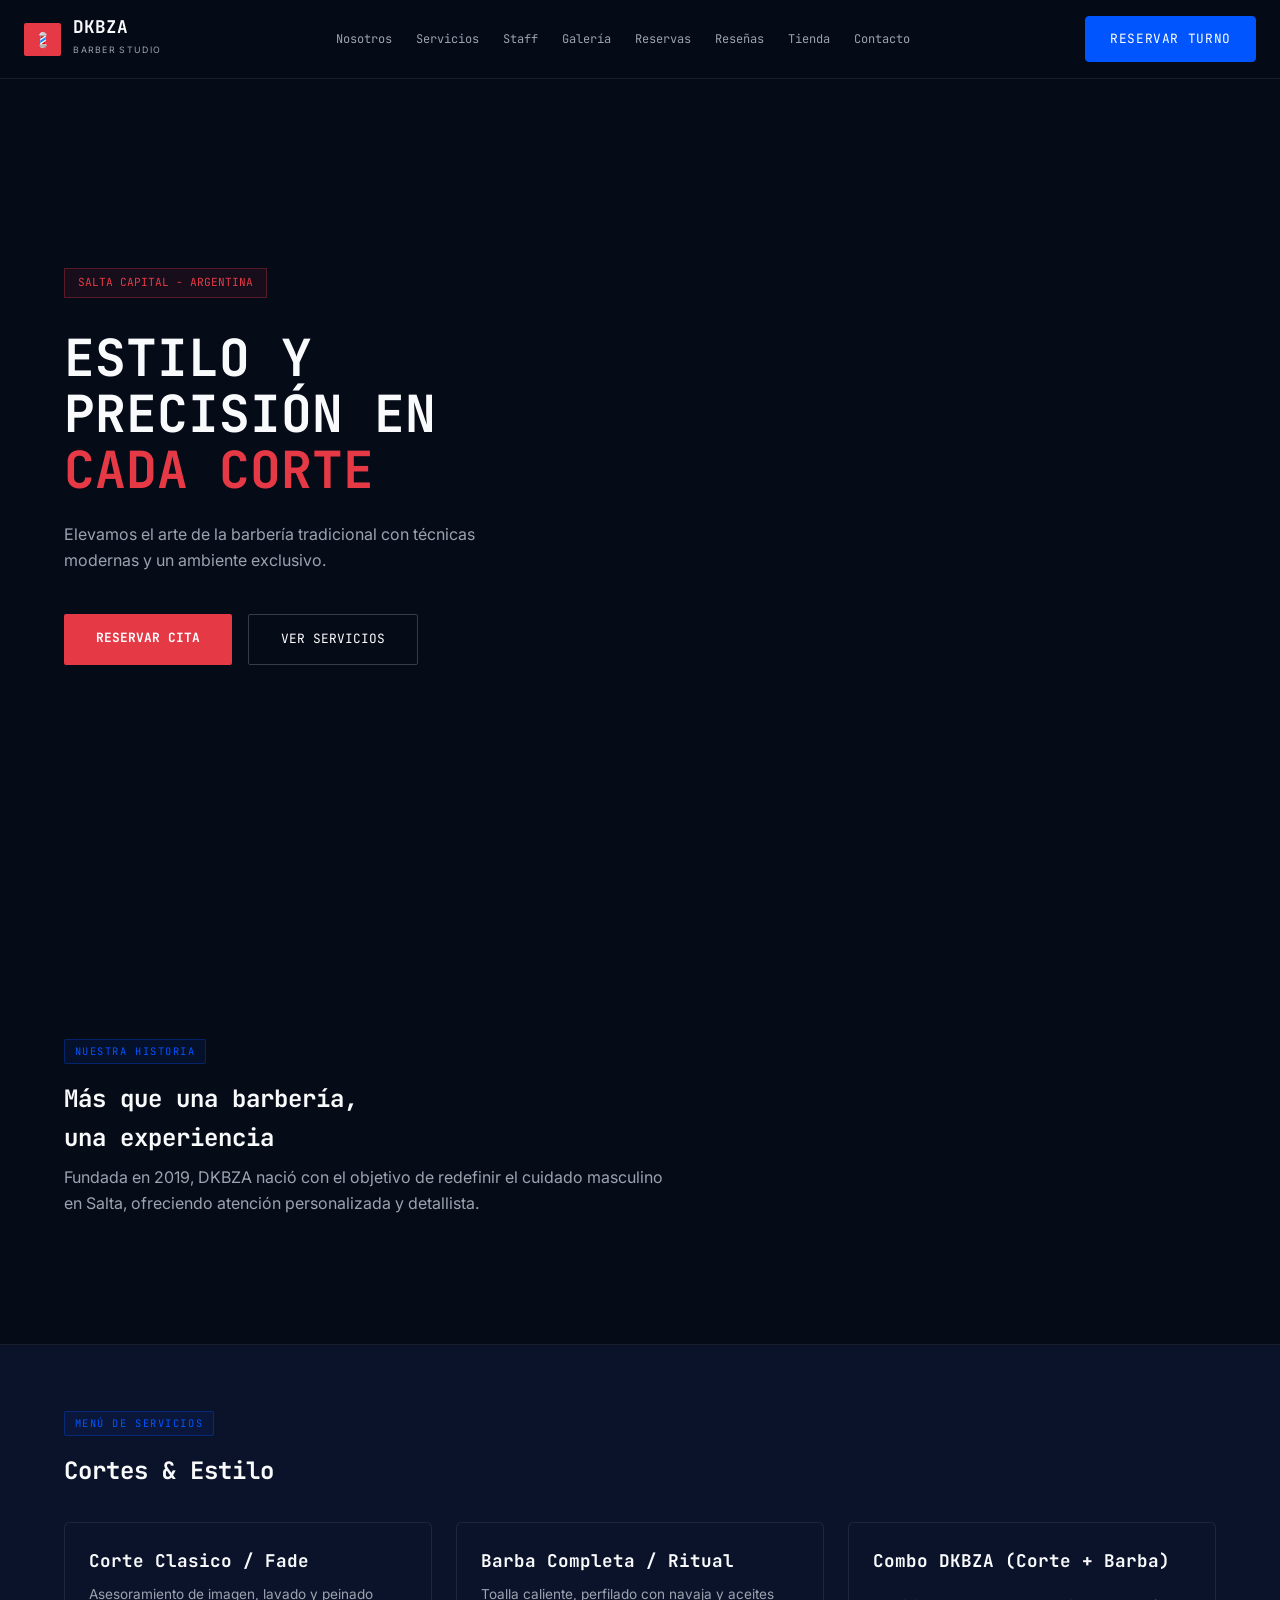
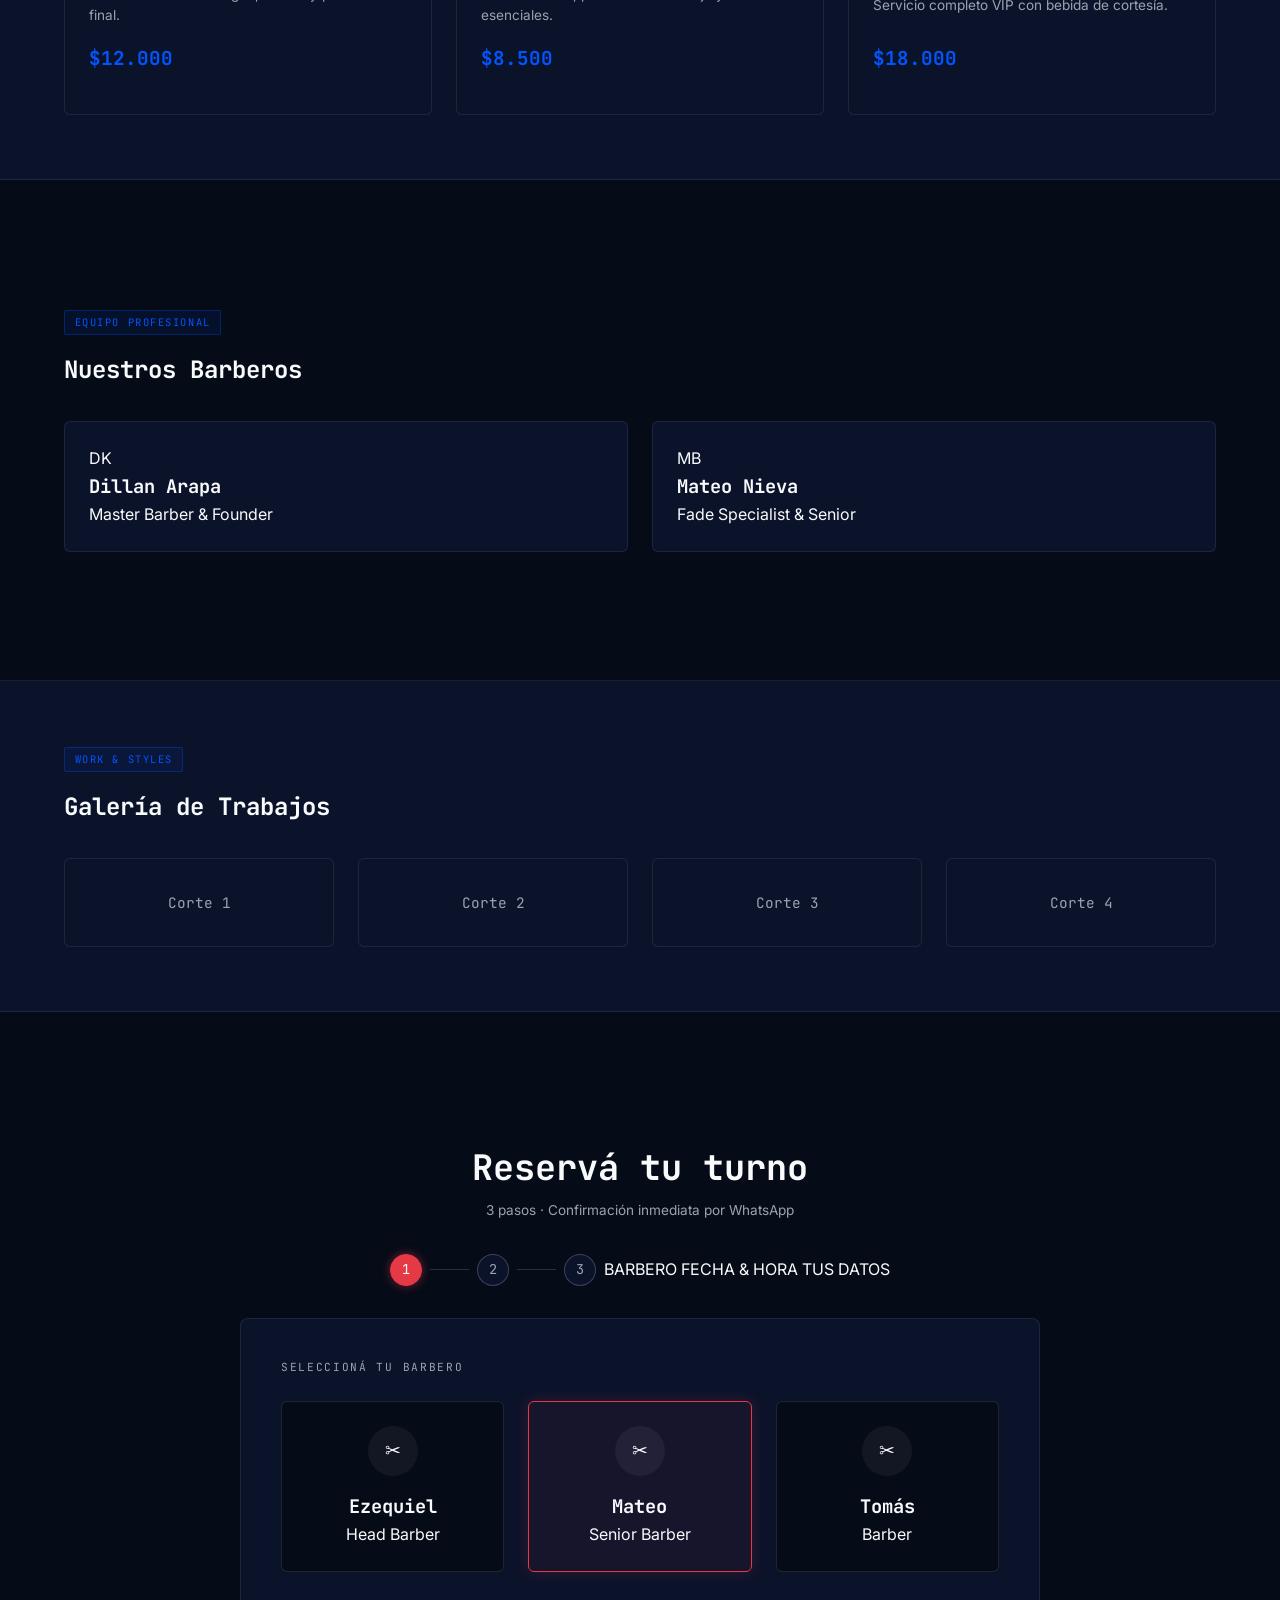
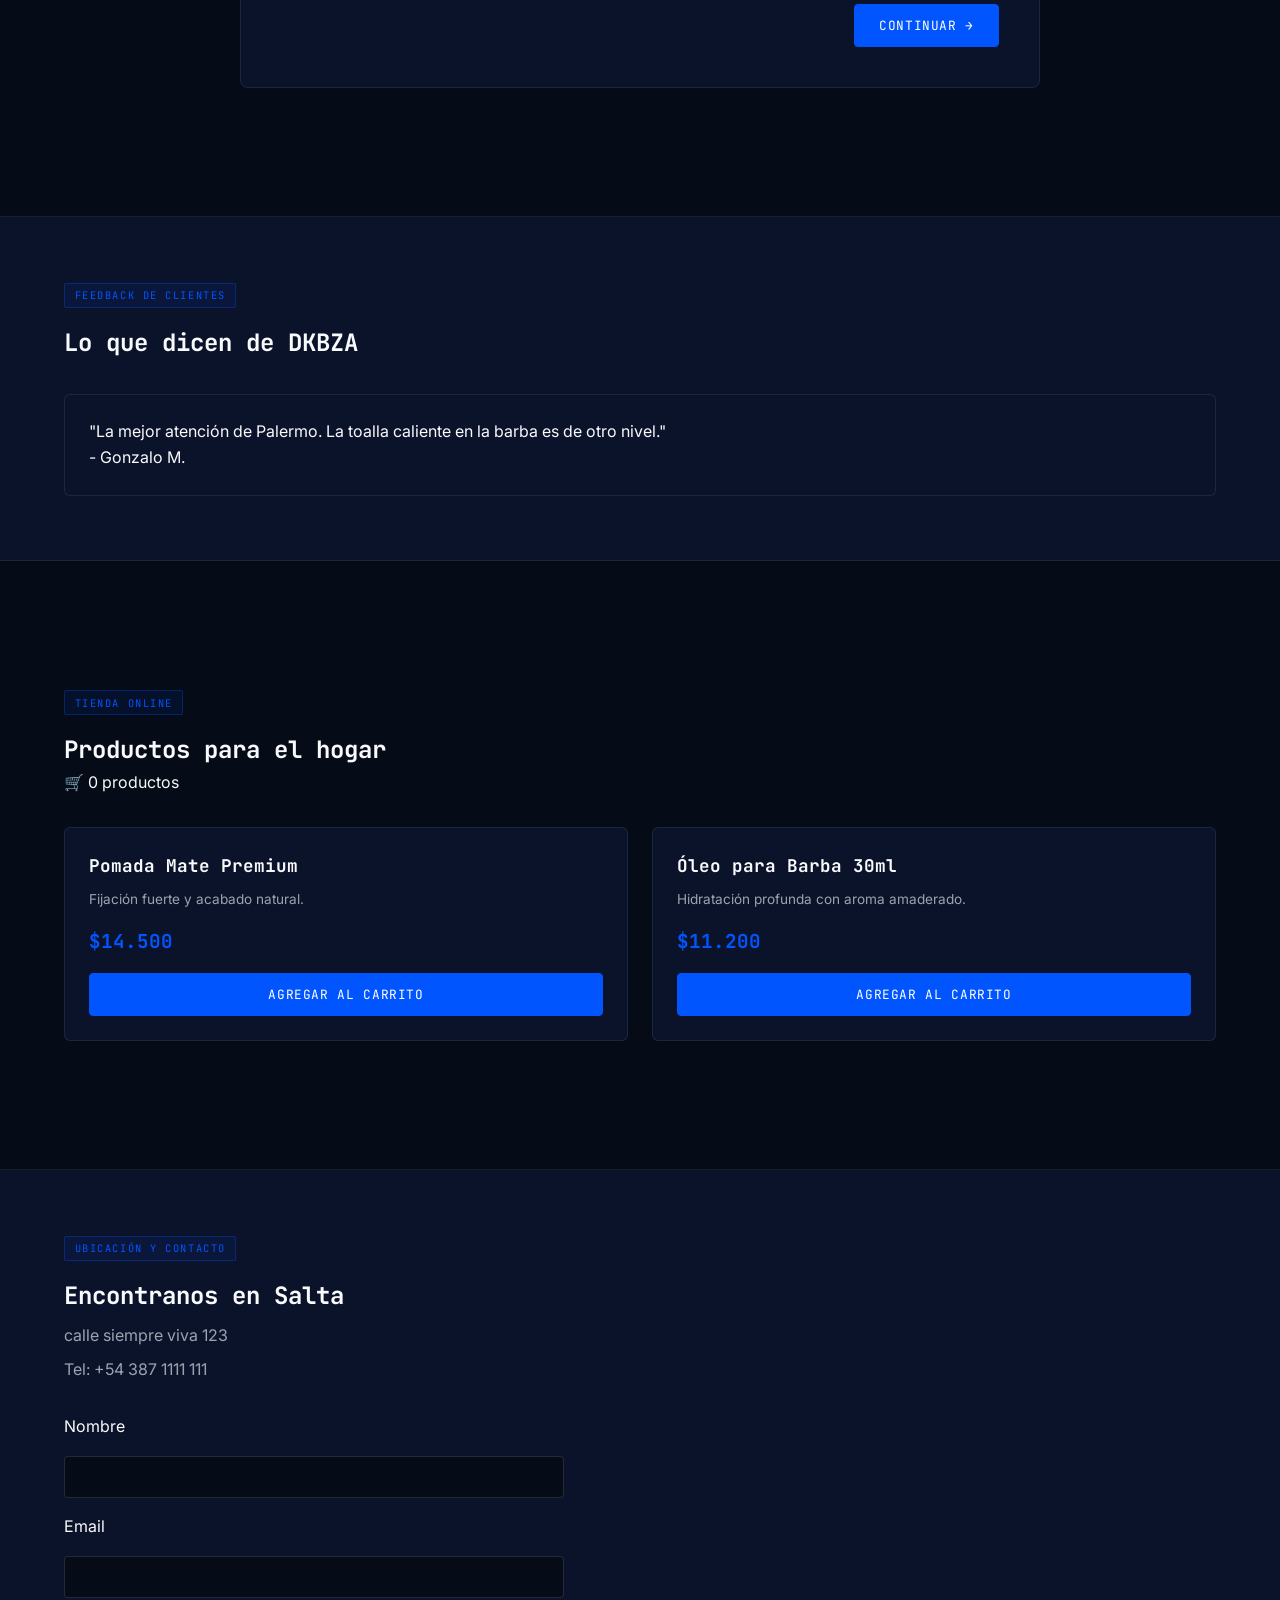
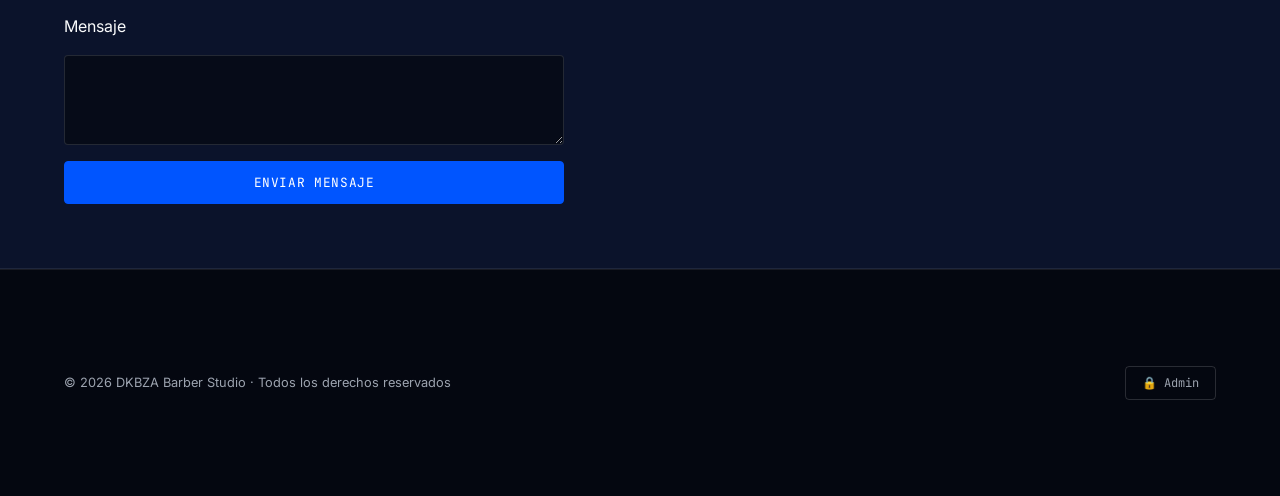
==== index.html @ 4117bf13 "UI: Estilos CSS y maquetacion completa" ====
<!DOCTYPE html>
<html lang="es">
<head>
  <meta charset="UTF-8" />
  <meta name="viewport" content="width=device-width, initial-scale=1.0" />
  <title>DKBZA Barber Studio | Estilo & Precisión</title>
  <link rel="stylesheet" href="./css/styles.css" />
  <link rel="preconnect" href="https://fonts.googleapis.com">
  <link rel="preconnect" href="https://fonts.gstatic.com" crossorigin>
  <link href="https://fonts.googleapis.com/css2?family=Inter:wght@300;400;500;600;700&family=JetBrains+Mono:wght@400;500;700&display=swap" rel="stylesheet">
</head>
<body>

  <!-- 1. NAVBAR -->
  <header class="navbar">
    <div class="nav-container">
      <a href="#hero" class="brand">
        <span class="brand-icon">💈</span>
        <div>
          <span class="brand-name">DKBZA</span>
          <span class="brand-sub">BARBER STUDIO</span>
        </div>
      </a>
      <nav class="nav-links">
        <a href="#nosotros">Nosotros</a>
        <a href="#servicios">Servicios</a>
        <a href="#staff">Staff</a>
        <a href="#galeria">Galería</a>
        <a href="#reservas">Reservas</a>
        <a href="#resenas">Reseñas</a>
        <a href="#tienda">Tienda</a>
        <a href="#contacto">Contacto</a>
      </nav>
      <a href="#reservas" class="btn-blue nav-btn">Reservar Turno</a>
    </div>
  </header>

  <!-- 2. HERO -->
  <section class="hero-section">
  <div class="hero-grid">
    <div class="hero-left">
      <span class="badge">SALTA CAPITAL - ARGENTINA</span>
      <h1 class="hero-title">ESTILO Y PRECISIÓN EN <span class="highlight">CADA CORTE</span></h1>
      <p class="hero-description">Elevamos el arte de la barbería tradicional con técnicas modernas y un ambiente exclusivo.</p>
      <div class="hero-buttons">
        <a href="#reservas" class="btn-primary">RESERVAR CITA</a>
        <a href="#servicios" class="btn-secondary">VER SERVICIOS</a>
      </div>
    </div>
    <div class="hero-right">
      <div class="image-overlay"></div>
    </div>
  </div>
</section>

  <!-- 3. NOSOTROS -->
  <section id="nosotros" class="section-dark">
    <div class="container">
      <span class="section-tag">NUESTRA HISTORIA</span>
      <h2>Más que una barbería,<br>una experiencia</h2>
      <p class="text-subtle">Fundada en 2019, DKBZA nació con el objetivo de redefinir el cuidado masculino en Salta, ofreciendo atención personalizada y detallista.</p>
    </div>
  </section>

  <!-- 4. SERVICIOS -->
  <section id="servicios" class="section-card">
    <div class="container">
      <span class="section-tag">MENÚ DE SERVICIOS</span>
      <h2>Cortes & Estilo</h2>
      <div class="grid-services">
        <div class="card-service">
          <h3>Corte Clasico / Fade</h3>
          <p>Asesoramiento de imagen, lavado y peinado final.</p>
          <span class="price">$12.000</span>
        </div>
        <div class="card-service">
          <h3>Barba Completa / Ritual</h3>
          <p>Toalla caliente, perfilado con navaja y aceites esenciales.</p>
          <span class="price">$8.500</span>
        </div>
        <div class="card-service">
          <h3>Combo DKBZA (Corte + Barba)</h3>
          <p>Servicio completo VIP con bebida de cortesía.</p>
          <span class="price">$18.000</span>
        </div>
      </div>
    </div>
  </section>

  <!-- 5. STAFF -->
  <section id="staff" class="section-dark">
    <div class="container">
      <span class="section-tag">EQUIPO PROFESIONAL</span>
      <h2>Nuestros Barberos</h2>
      <div class="grid-staff">
        <div class="card-staff">
          <div class="avatar-placeholder">DK</div>
          <h3>Dillan Arapa</h3>
          <p>Master Barber & Founder</p>
        </div>
        <div class="card-staff">
          <div class="avatar-placeholder">MB</div>
          <h3>Mateo Nieva</h3>
          <p>Fade Specialist & Senior</p>
        </div>
      </div>
    </div>
  </section>

  <!-- 6. GALERÍA -->
  <section id="galeria" class="section-card">
    <div class="container">
      <span class="section-tag">WORK & STYLES</span>
      <h2>Galería de Trabajos</h2>
     <div class="gallery-grid">
        <div class="gallery-card">Corte 1</div>
        <div class="gallery-card">Corte 2</div>
        <div class="gallery-card">Corte 3</div>
        <div class="gallery-card">Corte 4</div>
     </div>
    </div>
  </section>
<!-- 7. RESERVAS (STEPPER EN 3 PASOS) -->
  <section id="reservas" class="section-dark">
    <div class="container text-center">
      <h2 class="stepper-title">Reservá tu turno</h2>
      <p class="stepper-sub">3 pasos · Confirmación inmediata por WhatsApp</p>

      <!-- Indicador de pasos -->
      <div class="stepper-header">
        <div class="step-indicator active" id="step-dot-1">1</div>
        <div class="step-line"></div>
        <div class="step-indicator" id="step-dot-2">2</div>
        <div class="step-line"></div>
        <div class="step-indicator" id="step-dot-3">3</div>
        <div class="step-labels">
          <span class="active" id="step-lbl-1">BARBERO</span>
          <span id="step-lbl-2">FECHA & HORA</span>
          <span id="step-lbl-3">TUS DATOS</span>
        </div>
      </div>

      <!-- Contenedor del Stepper -->
      <div class="booking-card">

        <!-- PASO 1: SELECCIONAR BARBERO -->
        <div class="step-content active" id="step-1">
          <span class="step-hint">SELECCIONÁ TU BARBERO</span>
          <div class="barbers-grid">
            <div class="barber-card" data-barber="Ezequiel">
              <div class="barber-avatar">✂</div>
              <h3>Ezequiel</h3>
              <p>Head Barber</p>
            </div>
            <div class="barber-card selected" data-barber="Mateo">
              <div class="barber-avatar">✂</div>
              <h3>Mateo</h3>
              <p>Senior Barber</p>
            </div>
            <div class="barber-card" data-barber="Tomás">
              <div class="barber-avatar">✂</div>
              <h3>Tomás</h3>
              <p>Barber</p>
            </div>
          </div>
          <div class="step-actions flex-end">
            <button type="button" class="btn-blue" id="btn-next-1">CONTINUAR →</button>
          </div>
        </div>

        <!-- PASO 2: FECHA Y HORA -->
        <div class="step-content" id="step-2">
          <div class="calendar-hours-grid">
            <!-- Calendario Mock -->
            <div class="calendar-box">
              <span class="month-title">SEPTIEMBRE 2026</span>
              <div class="calendar-days">
                <span>D</span><span>L</span><span>M</span><span>X</span><span>J</span><span>V</span><span>S</span>
                <span class="empty"></span><span class="empty"></span><span class="day">1</span><span class="day">2</span><span class="day">3</span><span class="day">4</span><span class="day">5</span>
                <span class="day">6</span><span class="day">7</span><span class="day">8</span><span class="day">9</span><span class="day">10</span><span class="day">11</span><span class="day">12</span>
                <span class="day">13</span><span class="day">14</span><span class="day">15</span><span class="day">16</span><span class="day">17</span><span class="day">18</span><span class="day">19</span>
                <span class="day">20</span><span class="day">21</span><span class="day">22</span><span class="day selected">23</span><span class="day">24</span><span class="day">25</span><span class="day">26</span>
                <span class="day">27</span><span class="day">28</span><span class="day">29</span><span class="day">30</span>
              </div>
            </div>

            <!-- Horarios -->
            <div class="hours-box">
              <span class="hours-title">HORARIOS DISPONIBLES</span>
              <div class="hours-grid">
                <button type="button" class="time-slot selected">09:00h</button>
                <button type="button" class="time-slot">10:00h</button>
                <button type="button" class="time-slot">11:00h</button>
                <button type="button" class="time-slot">12:00h</button>
                <button type="button" class="time-slot">14:00h</button>
                <button type="button" class="time-slot">15:00h</button>
                <button type="button" class="time-slot">16:00h</button>
                <button type="button" class="time-slot">17:00h</button>
                <button type="button" class="time-slot">18:00h</button>
              </div>
            </div>
          </div>

          <div class="step-actions flex-between">
            <button type="button" class="btn-ghost-sm" id="btn-back-2">← VOLVER</button>
            <button type="button" class="btn-blue" id="btn-next-2">CONTINUAR →</button>
          </div>
        </div>

        <!-- PASO 3: TUS DATOS -->
        <div class="step-content" id="step-3">
          <form id="final-booking-form">
            <div class="form-row">
              <div class="form-group">
                <label>NOMBRE *</label>
                <input type="text" id="booking-name" class="wireframe-input" placeholder="Ej: Juan García" required />
              </div>
              <div class="form-group">
                <label>WHATSAPP *</label>
                <input type="tel" id="booking-phone" class="wireframe-input" placeholder="+54 9 11 0000-0000" required />
              </div>
            </div>

            <div class="form-group margin-top">
              <label>SERVICIO (OPCIONAL)</label>
              <select id="booking-service" class="wireframe-input">
                <option value="">Seleccioná un servicio...</option>
                <option value="Corte Clásico">Corte Clásico / Fade ($12.000)</option>
                <option value="Barba Completa">Barba Completa / Ritual ($8.500)</option>
                <option value="Combo DKBZA">Combo DKBZA ($18.000)</option>
              </select>
            </div>

            <!-- Resumen de selección -->
            <div class="summary-badge">
              <span id="summary-barber">✂ Mateo - Senior</span>
              <span id="summary-date">📅 Septiembre 23</span>
              <span id="summary-time">⏰ 09:00h</span>
            </div>

            <div class="step-actions flex-between margin-top">
              <button type="button" class="btn-ghost-sm" id="btn-back-3">← VOLVER</button>
              <button type="submit" class="btn-red">CONFIRMAR RESERVA ✓</button>
            </div>
          </form>
        </div>

      </div>
    </div>
  </section>
  
  <!-- 8. RESEÑAS -->
  <section id="resenas" class="section-card">
    <div class="container">
      <span class="section-tag">FEEDBACK DE CLIENTES</span>
      <h2>Lo que dicen de DKBZA</h2>
      <div class="reviews-grid">
        <div class="review-card">
          <p>"La mejor atención de Palermo. La toalla caliente en la barba es de otro nivel."</p>
          <span class="review-author">- Gonzalo M.</span>
        </div>
      </div>
    </div>
  </section>

  <!-- 9. TIENDA -->
  <section id="tienda" class="section-dark">
    <div class="container">
      <div class="shop-header">
        <div>
          <span class="section-tag">TIENDA ONLINE</span>
          <h2>Productos para el hogar</h2>
        </div>
        <div id="cart-counter" class="cart-counter hidden">
          🛒 <span id="cart-count">0</span> productos
        </div>
      </div>
      <div class="grid-products">
        <div class="card-product">
          <h3>Pomada Mate Premium</h3>
          <p>Fijación fuerte y acabado natural.</p>
          <span class="price">$14.500</span>
          <button class="btn-blue add-to-cart-btn" data-product="Pomada Mate Premium">Agregar al carrito</button>
        </div>
        <div class="card-product">
          <h3>Óleo para Barba 30ml</h3>
          <p>Hidratación profunda con aroma amaderado.</p>
          <span class="price">$11.200</span>
          <button class="btn-blue add-to-cart-btn" data-product="Óleo para Barba">Agregar al carrito</button>
        </div>
      </div>
    </div>
  </section>

  <!-- 10. CONTACTO -->
  <section id="contacto" class="section-card">
    <div class="container grid-contact">
      <div>
        <span class="section-tag">UBICACIÓN Y CONTACTO</span>
        <h2>Encontranos en Salta</h2>
        <p class="text-subtle">calle siempre viva 123</p>
        <p class="text-subtle">Tel: +54 387 1111 111</p>
      </div>
      <form id="contact-form" class="contact-form">
        <label>Nombre</label>
        <input type="text" class="wireframe-input" required />
        <label>Email</label>
        <input type="email" class="wireframe-input" required />
        <label>Mensaje</label>
        <textarea class="wireframe-input" rows="4" required></textarea>
        <button type="submit" class="btn-blue">Enviar Mensaje</button>
      </form>
    </div>
  </section>

  <!-- FOOTER -->
  <footer class="footer">
    <div class="container footer-content">
      <span>© 2026 DKBZA Barber Studio · Todos los derechos reservados</span>
      <button id="admin-login-btn" class="btn-ghost-sm">🔒 Admin</button>
    </div>
  </footer>

  <script src="./js/script.js"></script>
</body>
</html>
---- css/styles.css ----
/* ─── RESET Y ESTILOS GLOBALES ─── */
* {
  box-sizing: border-box;
  margin: 0;
  padding: 0;
}

html {
  scroll-behavior: smooth;
}

body {
  font-family: 'Inter', -apple-system, BlinkMacSystemFont, sans-serif;
  background-color: #060B18;
  color: #F9FAFB;
  line-height: 1.6;
  min-height: 100vh;
}

h1, h2, h3, h4, .mono {
  font-family: 'JetBrains Mono', monospace;
}

/* ─── CONTENEDORES Y SECCIONES ─── */
.container {
  max-width: 1200px;
  margin: 0 auto;
  padding: 4rem 1.5rem;
}

.section-dark {
  background-color: #060B18;
  border-bottom: 1px solid rgba(255, 255, 255, 0.08);
  padding: 4rem 1.5rem;
}

.section-card {
  background-color: #0B132B;
  border-bottom: 1px solid rgba(255, 255, 255, 0.08);
}

.section-tag {
  font-family: 'JetBrains Mono', monospace;
  font-size: 0.65rem;
  letter-spacing: 0.15em;
  text-transform: uppercase;
  color: #0055FF;
  border: 1px solid rgba(0, 85, 255, 0.3);
  background: rgba(0, 85, 255, 0.08);
  padding: 0.2rem 0.6rem;
  display: inline-block;
  margin-bottom: 1rem;
  border-radius: 2px;
}

.text-subtle {
  color: #9CA3AF;
  max-width: 600px;
  margin-top: 0.5rem;
}

/* ─── NAVBAR ─── */
.navbar {
  position: sticky;
  top: 0;
  z-index: 100;
  background-color: rgba(6, 11, 24, 0.95);
  backdrop-filter: blur(12px);
  border-bottom: 1px solid rgba(255, 255, 255, 0.08);
  padding: 1rem 1.5rem;
}

.nav-container {
  max-width: 1400px;
  margin: 0 auto;
  display: flex;
  align-items: center;
  justify-content: space-between;
}

.brand {
  display: flex;
  align-items: center;
  gap: 0.75rem;
  text-decoration: none;
  color: #F9FAFB;
}

.brand-icon {
  background: #E63946;
  color: #fff;
  padding: 0.3rem 0.6rem;
  font-weight: bold;
  border-radius: 2px;
  font-size: 0.9rem;
}

.brand-name {
  font-family: 'JetBrains Mono', monospace;
  font-weight: 700;
  font-size: 1.1rem;
  display: block;
  line-height: 1;
}

.brand-sub {
  font-size: 0.55rem;
  letter-spacing: 0.15em;
  color: #9CA3AF;
}

.nav-links {
  display: flex;
  gap: 1.5rem;
}

.nav-links a {
  color: #9CA3AF;
  text-decoration: none;
  font-size: 0.75rem;
  font-family: 'JetBrains Mono', monospace;
  transition: color 0.15s ease;
}

.nav-links a:hover {
  color: #FFFFFF;
}

/* ─── BOTONES ─── */
.btn-blue {
  background-color: #0055FF;
  color: #FFFFFF;
  border: 1px solid #0055FF;
  font-family: 'JetBrains Mono', monospace;
  font-size: 0.8rem;
  letter-spacing: 0.05em;
  text-transform: uppercase;
  padding: 0.75rem 1.5rem;
  border-radius: 4px;
  cursor: pointer;
  text-decoration: none;
  display: inline-block;
  transition: all 0.15s ease-in-out;
}

.btn-blue:hover {
  background-color: #0044CC;
  border-color: #0044CC;
}

.btn-admin {
  background: #0055FF;
  color: #fff;
  border: none;
  padding: 0.5rem 1rem;
  font-family: 'JetBrains Mono', monospace;
  font-size: 0.75rem;
  font-weight: 700;
  cursor: pointer;
  border-radius: 3px;
}

.btn-ghost {
  background-color: transparent;
  color: #F9FAFB;
  border: 1px solid rgba(255, 255, 255, 0.2);
  font-family: 'JetBrains Mono', monospace;
  font-size: 0.8rem;
  letter-spacing: 0.05em;
  text-transform: uppercase;
  padding: 0.75rem 1.5rem;
  border-radius: 4px;
  cursor: pointer;
  text-decoration: none;
  display: inline-block;
  transition: all 0.15s ease-in-out;
}

.btn-ghost:hover {
  border-color: #0055FF;
  color: #0055FF;
}

.btn-ghost-sm {
  background: transparent;
  border: 1px solid rgba(255, 255, 255, 0.15);
  color: #9CA3AF;
  padding: 0.5rem 1rem;
  font-size: 0.75rem;
  font-family: 'JetBrains Mono', monospace;
  cursor: pointer;
  border-radius: 4px;
}

/* ─── HERO (DIVIDIDO FIGMA) ─── */
.hero-section {
  min-height: calc(100vh - 70px);
  background-color: #060B18;
}

.hero-grid {
  display: grid;
  grid-template-columns: 1fr 1fr;
  min-height: calc(100vh - 70px);
}

.hero-left {
  padding: 4rem;
  display: flex;
  flex-direction: column;
  justify-content: center;
}

.badge {
  font-family: 'JetBrains Mono', monospace;
  font-size: 0.7rem;
  color: #E63946;
  border: 1px solid rgba(230, 57, 70, 0.3);
  background: rgba(230, 57, 70, 0.08);
  padding: 0.3rem 0.8rem;
  display: inline-block;
  width: fit-content;
  margin-bottom: 2rem;
}

.hero-title {
  font-family: 'JetBrains Mono', monospace;
  font-size: clamp(2.2rem, 4vw, 3.5rem);
  font-weight: 700;
  line-height: 1.1;
  margin-bottom: 1.5rem;
}

.highlight {
  color: #E63946;
}

.hero-description {
  color: #9CA3AF;
  font-size: 1rem;
  max-width: 480px;
  margin-bottom: 2.5rem;
}

.hero-buttons {
  display: flex;
  gap: 1rem;
  margin-bottom: 3.5rem;
}

.btn-primary {
  background: #E63946;
  color: #fff;
  text-decoration: none;
  padding: 0.9rem 2rem;
  font-family: 'JetBrains Mono', monospace;
  font-size: 0.8rem;
  font-weight: 700;
  border-radius: 2px;
  display: inline-block;
}

.btn-secondary {
  background: transparent;
  color: #fff;
  text-decoration: none;
  padding: 0.9rem 2rem;
  font-family: 'JetBrains Mono', monospace;
  font-size: 0.8rem;
  border: 1px solid rgba(255, 255, 255, 0.2);
  border-radius: 2px;
  display: inline-block;
}

.hero-stats {
  display: flex;
  gap: 2.5rem;
  border-top: 1px solid rgba(255, 255, 255, 0.08);
  padding-top: 2rem;
}

.stat-number {
  font-family: 'JetBrains Mono', monospace;
  font-size: 1.5rem;
  font-weight: 700;
  display: block;
}

.stat-label {
  font-size: 0.65rem;
  color: #6B7280;
  letter-spacing: 0.1em;
}

.hero-right {
  background-image: url('https://images.unsplash.com/photo-1503951914875-452162b0f3f1?q=80&w=1000&auto=format&fit=crop');
  background-size: cover;
  background-position: center;
  position: relative;
  min-height: 300px;
}

.image-overlay {
  position: absolute;
  inset: 0;
  background: linear-gradient(to right, #060B18 0%, transparent 40%);
}

/* ─── GRILLAS Y TARJETAS ─── */
.grid-services, .grid-products, .grid-staff, .reviews-grid {
  display: grid;
  grid-template-columns: repeat(auto-fit, minmax(280px, 1fr));
  gap: 1.5rem;
  margin-top: 2rem;
}

.card-service, .card-product, .card-staff, .review-card {
  background-color: #0B132B;
  border: 1px solid rgba(255, 255, 255, 0.08);
  padding: 1.5rem;
  border-radius: 6px;
  display: flex;
  flex-direction: column;
  justify-content: space-between;
}

.card-service h3, .card-product h3 {
  font-size: 1.1rem;
  margin-bottom: 0.5rem;
}

.card-service p, .card-product p {
  color: #9CA3AF;
  font-size: 0.85rem;
  margin-bottom: 1rem;
}

.price {
  font-family: 'JetBrains Mono', monospace;
  font-size: 1.2rem;
  font-weight: 700;
  color: #0055FF;
  display: block;
  margin-bottom: 1rem;
}

/* ─── GALERÍA ─── */
.gallery-grid {
  display: grid;
  grid-template-columns: repeat(auto-fit, minmax(220px, 1fr));
  gap: 1.5rem;
  margin-top: 2rem;
}

.gallery-card {
  background-color: #0B132B;
  border: 1px solid rgba(255, 255, 255, 0.08);
  padding: 2rem 1rem;
  border-radius: 6px;
  text-align: center;
  font-family: 'JetBrains Mono', monospace;
  font-size: 0.9rem;
  color: #9CA3AF;
}

/* ─── FORMULARIOS ─── */
.booking-form, .contact-form {
  max-width: 500px;
  margin-top: 2rem;
  display: flex;
  flex-direction: column;
  gap: 1rem;
}

.wireframe-input {
  background-color: #060B18;
  border: 1px solid rgba(255, 255, 255, 0.12);
  padding: 0.75rem 1rem;
  color: #F9FAFB;
  border-radius: 4px;
  font-family: inherit;
  width: 100%;
}

.wireframe-input:focus {
  outline: none;
  border-color: #0055FF;
}

.form-group {
  display: flex;
  flex-direction: column;
  gap: 0.3rem;
}

.form-group label {
  font-size: 0.75rem;
  font-family: 'JetBrains Mono', monospace;
  color: #9CA3AF;
}

/* ─── STEPPER DE RESERVAS ─── */
.text-center { text-align: center; }

.stepper-title {
  font-size: 2.2rem;
  font-weight: 700;
  margin-bottom: 0.2rem;
}

.stepper-sub {
  color: #9CA3AF;
  font-size: 0.85rem;
  margin-bottom: 2rem;
}

.stepper-header {
  display: flex;
  align-items: center;
  justify-content: center;
  gap: 0.5rem;
  max-width: 500px;
  margin: 0 auto 2rem auto;
}

.step-indicator {
  width: 32px;
  height: 32px;
  border-radius: 50%;
  background: #0B132B;
  border: 1px solid rgba(255, 255, 255, 0.2);
  display: flex;
  align-items: center;
  justify-content: center;
  font-family: 'JetBrains Mono', monospace;
  font-size: 0.85rem;
  color: #9CA3AF;
  transition: all 0.3s ease;
}

.step-indicator.active {
  background: #E63946;
  border-color: #E63946;
  color: #fff;
  box-shadow: 0 0 10px rgba(230, 57, 70, 0.5);
}

.step-indicator.completed {
  background: #0055FF;
  border-color: #0055FF;
  color: #fff;
}

.step-line {
  flex: 1;
  height: 1px;
  background: rgba(255, 255, 255, 0.15);
}

.booking-card {
  background-color: #0B132B;
  border: 1px solid rgba(255, 255, 255, 0.08);
  border-radius: 8px;
  max-width: 800px;
  margin: 0 auto;
  padding: 2.5rem;
  text-align: left;
}

.step-content { display: none; }
.step-content.active { display: block; }

.step-hint {
  font-family: 'JetBrains Mono', monospace;
  font-size: 0.7rem;
  color: #9CA3AF;
  letter-spacing: 0.15em;
  display: block;
  margin-bottom: 1.5rem;
}

.barbers-grid {
  display: grid;
  grid-template-columns: repeat(3, 1fr);
  gap: 1.5rem;
  margin-bottom: 2rem;
}

.barber-card {
  background: #060B18;
  border: 1px solid rgba(255, 255, 255, 0.1);
  border-radius: 6px;
  padding: 1.5rem;
  text-align: center;
  cursor: pointer;
  transition: all 0.2s ease;
}

.barber-card:hover {
  border-color: rgba(255, 255, 255, 0.3);
}

.barber-card.selected {
  border-color: #E63946;
  background: rgba(230, 57, 70, 0.05);
  box-shadow: 0 0 15px rgba(230, 57, 70, 0.2);
}

.barber-avatar {
  width: 50px;
  height: 50px;
  border-radius: 50%;
  background: rgba(255, 255, 255, 0.05);
  display: flex;
  align-items: center;
  justify-content: center;
  margin: 0 auto 1rem auto;
  font-size: 1.2rem;
}

.step-actions { display: flex; margin-top: 2rem; }
.flex-end { justify-content: flex-end; }
.flex-between { justify-content: space-between; align-items: center; }

.btn-red {
  background: #E63946;
  color: #fff;
  border: none;
  padding: 0.75rem 1.5rem;
  font-family: 'JetBrains Mono', monospace;
  font-size: 0.8rem;
  font-weight: 700;
  border-radius: 4px;
  cursor: pointer;
}

.calendar-hours-grid {
  display: grid;
  grid-template-columns: 1fr 1fr;
  gap: 2rem;
  margin-bottom: 1.5rem;
}

.calendar-box, .hours-box {
  background: #060B18;
  border: 1px solid rgba(255, 255, 255, 0.08);
  padding: 1.2rem;
  border-radius: 6px;
}

.month-title, .hours-title {
  font-family: 'JetBrains Mono', monospace;
  font-size: 0.7rem;
  color: #9CA3AF;
  display: block;
  margin-bottom: 1rem;
}

.calendar-days {
  display: grid;
  grid-template-columns: repeat(7, 1fr);
  gap: 0.4rem;
  text-align: center;
  font-size: 0.75rem;
}

.calendar-days span { padding: 0.4rem 0; color: #9CA3AF; }
.calendar-days .day { cursor: pointer; border-radius: 3px; color: #fff; }
.calendar-days .day:hover { background: rgba(255, 255, 255, 0.1); }
.calendar-days .day.selected { background: #E63946; color: #fff; font-weight: bold; }

.hours-grid {
  display: grid;
  grid-template-columns: repeat(3, 1fr);
  gap: 0.6rem;
}

.time-slot {
  background: #0B132B;
  border: 1px solid rgba(255, 255, 255, 0.1);
  color: #fff;
  padding: 0.6rem 0.2rem;
  font-family: 'JetBrains Mono', monospace;
  font-size: 0.75rem;
  border-radius: 3px;
  cursor: pointer;
}

.time-slot.selected {
  background: #E63946;
  border-color: #E63946;
}

.form-row {
  display: grid;
  grid-template-columns: 1fr 1fr;
  gap: 1rem;
}

.margin-top { margin-top: 1rem; }

.summary-badge {
  background: rgba(255, 255, 255, 0.03);
  border: 1px dashed rgba(255, 255, 255, 0.15);
  padding: 0.8rem;
  border-radius: 4px;
  margin-top: 1.5rem;
  display: flex;
  gap: 1.5rem;
  font-family: 'JetBrains Mono', monospace;
  font-size: 0.75rem;
  color: #9CA3AF;
}

/* ─── FOOTER & RESPONSIVE ─── */
.footer {
  background-color: #040710;
  padding: 2rem 1.5rem;
  border-top: 1px solid rgba(255, 255, 255, 0.08);
}

.footer-content {
  display: flex;
  justify-content: space-between;
  align-items: center;
  font-size: 0.8rem;
  color: #9CA3AF;
}

@media (max-width: 768px) {
  .hero-grid {
    grid-template-columns: 1fr;
    min-height: auto;
  }
  .hero-left {
    padding: 2.5rem 1.5rem;
  }
  .hero-right {
    height: 300px;
  }
  .image-overlay {
    background: linear-gradient(to top, #060B18 0%, transparent 50%);
  }
  .barbers-grid, .calendar-hours-grid, .form-row {
    grid-template-columns: 1fr;
  }
  .nav-links { display: none; }
  .footer-content { flex-direction: column; gap: 1rem; text-align: center; }
}
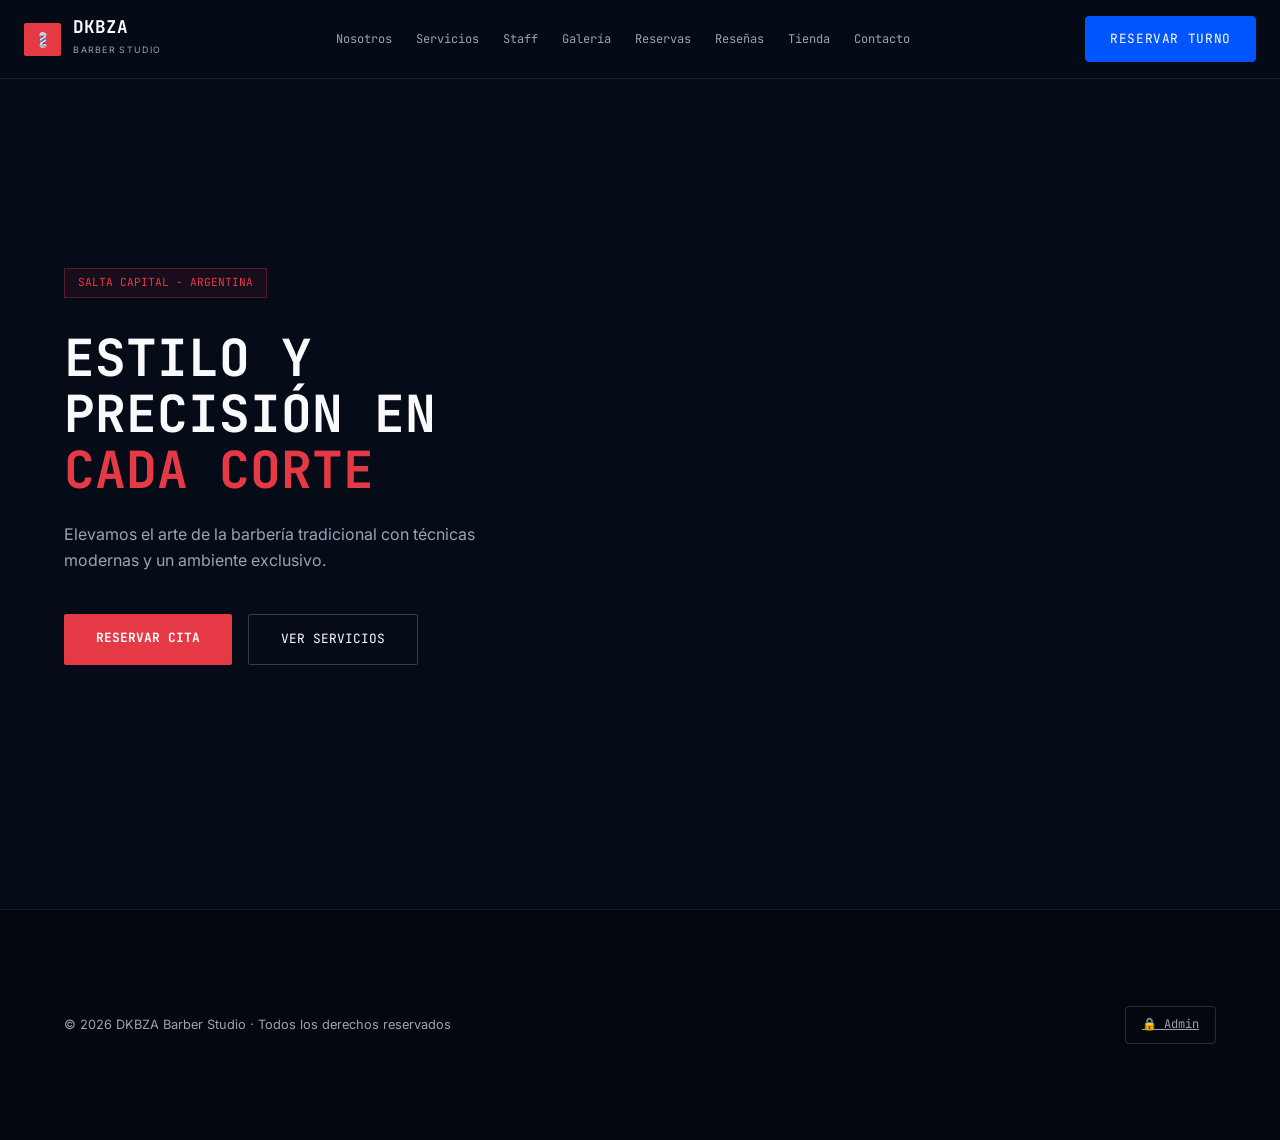
==== commit 7ce2c06a: "feat: maquetación, imágenes de servicios/galería/tienda y README actualizado" ====
--- a/index.html
+++ b/index.html
@@ -1,326 +1,166 @@
 <!DOCTYPE html>
 <html lang="es">
+
 <head>
   <meta charset="UTF-8" />
   <meta name="viewport" content="width=device-width, initial-scale=1.0" />
+
   <title>DKBZA Barber Studio | Estilo & Precisión</title>
+
+  <!-- CSS PRINCIPAL -->
   <link rel="stylesheet" href="./css/styles.css" />
+
+  <!-- FUENTES -->
   <link rel="preconnect" href="https://fonts.googleapis.com">
   <link rel="preconnect" href="https://fonts.gstatic.com" crossorigin>
-  <link href="https://fonts.googleapis.com/css2?family=Inter:wght@300;400;500;600;700&family=JetBrains+Mono:wght@400;500;700&display=swap" rel="stylesheet">
+
+  <link
+    href="https://fonts.googleapis.com/css2?family=Inter:wght@300;400;500;600;700&family=JetBrains+Mono:wght@400;500;700&display=swap"
+    rel="stylesheet">
 </head>
+
 <body>
 
-  <!-- 1. NAVBAR -->
+  <!-- =========================================================
+       1. NAVBAR
+       ========================================================= -->
   <header class="navbar">
+
     <div class="nav-container">
-      <a href="#hero" class="brand">
+
+      <!-- LOGO -->
+      <a href="index.html" class="brand">
+
         <span class="brand-icon">💈</span>
+
         <div>
           <span class="brand-name">DKBZA</span>
           <span class="brand-sub">BARBER STUDIO</span>
         </div>
+
       </a>
+
+
+      <!-- MENÚ -->
       <nav class="nav-links">
-        <a href="#nosotros">Nosotros</a>
-        <a href="#servicios">Servicios</a>
-        <a href="#staff">Staff</a>
-        <a href="#galeria">Galería</a>
-        <a href="#reservas">Reservas</a>
-        <a href="#resenas">Reseñas</a>
-        <a href="#tienda">Tienda</a>
-        <a href="#contacto">Contacto</a>
+
+        <a href="nosotros.html">Nosotros</a>
+
+        <a href="servicios.html">Servicios</a>
+
+        <a href="staff.html">Staff</a>
+
+        <a href="galeria.html">Galería</a>
+
+        <a href="reservas.html">Reservas</a>
+
+        <a href="resenas.html">Reseñas</a>
+
+        <a href="tienda.html">Tienda</a>
+
+        <a href="contacto.html">Contacto</a>
+
       </nav>
-      <a href="#reservas" class="btn-blue nav-btn">Reservar Turno</a>
+
+
+      <!-- BOTÓN RESERVAR -->
+      <a href="reservas.html" class="btn-blue nav-btn">
+        Reservar Turno
+      </a>
+
     </div>
+
   </header>
 
-  <!-- 2. HERO -->
+
+
+  <!-- =========================================================
+       2. HERO / PÁGINA PRINCIPAL
+       ========================================================= -->
   <section class="hero-section">
-  <div class="hero-grid">
-    <div class="hero-left">
-      <span class="badge">SALTA CAPITAL - ARGENTINA</span>
-      <h1 class="hero-title">ESTILO Y PRECISIÓN EN <span class="highlight">CADA CORTE</span></h1>
-      <p class="hero-description">Elevamos el arte de la barbería tradicional con técnicas modernas y un ambiente exclusivo.</p>
-      <div class="hero-buttons">
-        <a href="#reservas" class="btn-primary">RESERVAR CITA</a>
-        <a href="#servicios" class="btn-secondary">VER SERVICIOS</a>
-      </div>
-    </div>
-    <div class="hero-right">
-      <div class="image-overlay"></div>
-    </div>
-  </div>
-</section>
 
-  <!-- 3. NOSOTROS -->
-  <section id="nosotros" class="section-dark">
-    <div class="container">
-      <span class="section-tag">NUESTRA HISTORIA</span>
-      <h2>Más que una barbería,<br>una experiencia</h2>
-      <p class="text-subtle">Fundada en 2019, DKBZA nació con el objetivo de redefinir el cuidado masculino en Salta, ofreciendo atención personalizada y detallista.</p>
-    </div>
-  </section>
+    <div class="hero-grid">
 
-  <!-- 4. SERVICIOS -->
-  <section id="servicios" class="section-card">
-    <div class="container">
-      <span class="section-tag">MENÚ DE SERVICIOS</span>
-      <h2>Cortes & Estilo</h2>
-      <div class="grid-services">
-        <div class="card-service">
-          <h3>Corte Clasico / Fade</h3>
-          <p>Asesoramiento de imagen, lavado y peinado final.</p>
-          <span class="price">$12.000</span>
-        </div>
-        <div class="card-service">
-          <h3>Barba Completa / Ritual</h3>
-          <p>Toalla caliente, perfilado con navaja y aceites esenciales.</p>
-          <span class="price">$8.500</span>
-        </div>
-        <div class="card-service">
-          <h3>Combo DKBZA (Corte + Barba)</h3>
-          <p>Servicio completo VIP con bebida de cortesía.</p>
-          <span class="price">$18.000</span>
-        </div>
-      </div>
-    </div>
-  </section>
+      <!-- TEXTO -->
+      <div class="hero-left">
 
-  <!-- 5. STAFF -->
-  <section id="staff" class="section-dark">
-    <div class="container">
-      <span class="section-tag">EQUIPO PROFESIONAL</span>
-      <h2>Nuestros Barberos</h2>
-      <div class="grid-staff">
-        <div class="card-staff">
-          <div class="avatar-placeholder">DK</div>
-          <h3>Dillan Arapa</h3>
-          <p>Master Barber & Founder</p>
-        </div>
-        <div class="card-staff">
-          <div class="avatar-placeholder">MB</div>
-          <h3>Mateo Nieva</h3>
-          <p>Fade Specialist & Senior</p>
-        </div>
-      </div>
-    </div>
-  </section>
+        <span class="badge">
+          SALTA CAPITAL - ARGENTINA
+        </span>
 
-  <!-- 6. GALERÍA -->
-  <section id="galeria" class="section-card">
-    <div class="container">
-      <span class="section-tag">WORK & STYLES</span>
-      <h2>Galería de Trabajos</h2>
-     <div class="gallery-grid">
-        <div class="gallery-card">Corte 1</div>
-        <div class="gallery-card">Corte 2</div>
-        <div class="gallery-card">Corte 3</div>
-        <div class="gallery-card">Corte 4</div>
-     </div>
-    </div>
-  </section>
-<!-- 7. RESERVAS (STEPPER EN 3 PASOS) -->
-  <section id="reservas" class="section-dark">
-    <div class="container text-center">
-      <h2 class="stepper-title">Reservá tu turno</h2>
-      <p class="stepper-sub">3 pasos · Confirmación inmediata por WhatsApp</p>
 
-      <!-- Indicador de pasos -->
-      <div class="stepper-header">
-        <div class="step-indicator active" id="step-dot-1">1</div>
-        <div class="step-line"></div>
-        <div class="step-indicator" id="step-dot-2">2</div>
-        <div class="step-line"></div>
-        <div class="step-indicator" id="step-dot-3">3</div>
-        <div class="step-labels">
-          <span class="active" id="step-lbl-1">BARBERO</span>
-          <span id="step-lbl-2">FECHA & HORA</span>
-          <span id="step-lbl-3">TUS DATOS</span>
-        </div>
-      </div>
+        <h1 class="hero-title">
 
-      <!-- Contenedor del Stepper -->
-      <div class="booking-card">
+          ESTILO Y PRECISIÓN EN
 
-        <!-- PASO 1: SELECCIONAR BARBERO -->
-        <div class="step-content active" id="step-1">
-          <span class="step-hint">SELECCIONÁ TU BARBERO</span>
-          <div class="barbers-grid">
-            <div class="barber-card" data-barber="Ezequiel">
-              <div class="barber-avatar">✂</div>
-              <h3>Ezequiel</h3>
-              <p>Head Barber</p>
-            </div>
-            <div class="barber-card selected" data-barber="Mateo">
-              <div class="barber-avatar">✂</div>
-              <h3>Mateo</h3>
-              <p>Senior Barber</p>
-            </div>
-            <div class="barber-card" data-barber="Tomás">
-              <div class="barber-avatar">✂</div>
-              <h3>Tomás</h3>
-              <p>Barber</p>
-            </div>
-          </div>
-          <div class="step-actions flex-end">
-            <button type="button" class="btn-blue" id="btn-next-1">CONTINUAR →</button>
-          </div>
-        </div>
+          <span class="highlight">
+            CADA CORTE
+          </span>
 
-        <!-- PASO 2: FECHA Y HORA -->
-        <div class="step-content" id="step-2">
-          <div class="calendar-hours-grid">
-            <!-- Calendario Mock -->
-            <div class="calendar-box">
-              <span class="month-title">SEPTIEMBRE 2026</span>
-              <div class="calendar-days">
-                <span>D</span><span>L</span><span>M</span><span>X</span><span>J</span><span>V</span><span>S</span>
-                <span class="empty"></span><span class="empty"></span><span class="day">1</span><span class="day">2</span><span class="day">3</span><span class="day">4</span><span class="day">5</span>
-                <span class="day">6</span><span class="day">7</span><span class="day">8</span><span class="day">9</span><span class="day">10</span><span class="day">11</span><span class="day">12</span>
-                <span class="day">13</span><span class="day">14</span><span class="day">15</span><span class="day">16</span><span class="day">17</span><span class="day">18</span><span class="day">19</span>
-                <span class="day">20</span><span class="day">21</span><span class="day">22</span><span class="day selected">23</span><span class="day">24</span><span class="day">25</span><span class="day">26</span>
-                <span class="day">27</span><span class="day">28</span><span class="day">29</span><span class="day">30</span>
-              </div>
-            </div>
+        </h1>
 
-            <!-- Horarios -->
-            <div class="hours-box">
-              <span class="hours-title">HORARIOS DISPONIBLES</span>
-              <div class="hours-grid">
-                <button type="button" class="time-slot selected">09:00h</button>
-                <button type="button" class="time-slot">10:00h</button>
-                <button type="button" class="time-slot">11:00h</button>
-                <button type="button" class="time-slot">12:00h</button>
-                <button type="button" class="time-slot">14:00h</button>
-                <button type="button" class="time-slot">15:00h</button>
-                <button type="button" class="time-slot">16:00h</button>
-                <button type="button" class="time-slot">17:00h</button>
-                <button type="button" class="time-slot">18:00h</button>
-              </div>
-            </div>
-          </div>
 
-          <div class="step-actions flex-between">
-            <button type="button" class="btn-ghost-sm" id="btn-back-2">← VOLVER</button>
-            <button type="button" class="btn-blue" id="btn-next-2">CONTINUAR →</button>
-          </div>
-        </div>
+        <p class="hero-description">
 
-        <!-- PASO 3: TUS DATOS -->
-        <div class="step-content" id="step-3">
-          <form id="final-booking-form">
-            <div class="form-row">
-              <div class="form-group">
-                <label>NOMBRE *</label>
-                <input type="text" id="booking-name" class="wireframe-input" placeholder="Ej: Juan García" required />
-              </div>
-              <div class="form-group">
-                <label>WHATSAPP *</label>
-                <input type="tel" id="booking-phone" class="wireframe-input" placeholder="+54 9 11 0000-0000" required />
-              </div>
-            </div>
+          Elevamos el arte de la barbería tradicional
+          con técnicas modernas y un ambiente exclusivo.
 
-            <div class="form-group margin-top">
-              <label>SERVICIO (OPCIONAL)</label>
-              <select id="booking-service" class="wireframe-input">
-                <option value="">Seleccioná un servicio...</option>
-                <option value="Corte Clásico">Corte Clásico / Fade ($12.000)</option>
-                <option value="Barba Completa">Barba Completa / Ritual ($8.500)</option>
-                <option value="Combo DKBZA">Combo DKBZA ($18.000)</option>
-              </select>
-            </div>
+        </p>
 
-            <!-- Resumen de selección -->
-            <div class="summary-badge">
-              <span id="summary-barber">✂ Mateo - Senior</span>
-              <span id="summary-date">📅 Septiembre 23</span>
-              <span id="summary-time">⏰ 09:00h</span>
-            </div>
 
-            <div class="step-actions flex-between margin-top">
-              <button type="button" class="btn-ghost-sm" id="btn-back-3">← VOLVER</button>
-              <button type="submit" class="btn-red">CONFIRMAR RESERVA ✓</button>
-            </div>
-          </form>
+        <!-- BOTONES -->
+        <div class="hero-buttons">
+
+          <a href="reservas.html" class="btn-primary">
+            RESERVAR CITA
+          </a>
+
+          <a href="servicios.html" class="btn-secondary">
+            VER SERVICIOS
+          </a>
+
         </div>
 
       </div>
+
+
+      <!-- IMAGEN / PARTE VISUAL DEL HERO -->
+      <div class="hero-right">
+
+        <div class="image-overlay"></div>
+
+      </div>
+
     </div>
-  </section>
-  
-  <!-- 8. RESEÑAS -->
-  <section id="resenas" class="section-card">
-    <div class="container">
-      <span class="section-tag">FEEDBACK DE CLIENTES</span>
-      <h2>Lo que dicen de DKBZA</h2>
-      <div class="reviews-grid">
-        <div class="review-card">
-          <p>"La mejor atención de Palermo. La toalla caliente en la barba es de otro nivel."</p>
-          <span class="review-author">- Gonzalo M.</span>
-        </div>
-      </div>
-    </div>
+
   </section>
 
-  <!-- 9. TIENDA -->
-  <section id="tienda" class="section-dark">
-    <div class="container">
-      <div class="shop-header">
-        <div>
-          <span class="section-tag">TIENDA ONLINE</span>
-          <h2>Productos para el hogar</h2>
-        </div>
-        <div id="cart-counter" class="cart-counter hidden">
-          🛒 <span id="cart-count">0</span> productos
-        </div>
-      </div>
-      <div class="grid-products">
-        <div class="card-product">
-          <h3>Pomada Mate Premium</h3>
-          <p>Fijación fuerte y acabado natural.</p>
-          <span class="price">$14.500</span>
-          <button class="btn-blue add-to-cart-btn" data-product="Pomada Mate Premium">Agregar al carrito</button>
-        </div>
-        <div class="card-product">
-          <h3>Óleo para Barba 30ml</h3>
-          <p>Hidratación profunda con aroma amaderado.</p>
-          <span class="price">$11.200</span>
-          <button class="btn-blue add-to-cart-btn" data-product="Óleo para Barba">Agregar al carrito</button>
-        </div>
-      </div>
+
+
+  <!-- =========================================================
+       FOOTER
+       ========================================================= -->
+  <footer class="footer">
+
+    <div class="container footer-content">
+
+      <span>
+        © 2026 DKBZA Barber Studio · Todos los derechos reservados
+      </span>
+
+      <a href="admin.html" id="admin-login-btn" class="btn-ghost-sm">
+        🔒 Admin
+      </a>
+
     </div>
-  </section>
 
-  <!-- 10. CONTACTO -->
-  <section id="contacto" class="section-card">
-    <div class="container grid-contact">
-      <div>
-        <span class="section-tag">UBICACIÓN Y CONTACTO</span>
-        <h2>Encontranos en Salta</h2>
-        <p class="text-subtle">calle siempre viva 123</p>
-        <p class="text-subtle">Tel: +54 387 1111 111</p>
-      </div>
-      <form id="contact-form" class="contact-form">
-        <label>Nombre</label>
-        <input type="text" class="wireframe-input" required />
-        <label>Email</label>
-        <input type="email" class="wireframe-input" required />
-        <label>Mensaje</label>
-        <textarea class="wireframe-input" rows="4" required></textarea>
-        <button type="submit" class="btn-blue">Enviar Mensaje</button>
-      </form>
-    </div>
-  </section>
-
-  <!-- FOOTER -->
-  <footer class="footer">
-    <div class="container footer-content">
-      <span>© 2026 DKBZA Barber Studio · Todos los derechos reservados</span>
-      <button id="admin-login-btn" class="btn-ghost-sm">🔒 Admin</button>
-    </div>
   </footer>
 
+
+
+  <!-- JAVASCRIPT -->
   <script src="./js/script.js"></script>
+
 </body>
+
 </html>
--- a/css/styles.css
+++ b/css/styles.css
@@ -562,6 +562,21 @@
   gap: 0.4rem;
   text-align: center;
   font-size: 0.75rem;
+}
+.calendar-days .past-day {
+  color: #4b5563;
+  opacity: 0.35;
+  pointer-events: none;
+  cursor: not-allowed;
+}
+
+.time-slot.disabled {
+  background-color: #1f2937 !important;
+  color: #4b5563 !important;
+  border-color: #374151 !important;
+  cursor: not-allowed !important;
+  text-decoration: line-through;
+  opacity: 0.35;
 }
 
 .calendar-days span { padding: 0.4rem 0; color: #9CA3AF; }
@@ -646,4 +661,417 @@
   }
   .nav-links { display: none; }
   .footer-content { flex-direction: column; gap: 1rem; text-align: center; }
+}
+/* ================================================================
+   PANEL DE ADMINISTRACIÓN - DKBZA
+================================================================ */
+
+
+/* CONTENEDOR PRINCIPAL */
+
+.admin-dashboard {
+    width: min(1200px, 92%);
+    margin: 0 auto;
+    padding: 80px 0;
+}
+
+
+/* ENCABEZADO */
+
+.admin-header {
+    display: flex;
+    justify-content: space-between;
+    align-items: flex-end;
+    gap: 30px;
+    margin-bottom: 50px;
+}
+
+.admin-header h1 {
+    margin: 10px 0;
+}
+
+.admin-status {
+    display: flex;
+    align-items: center;
+    gap: 10px;
+
+    padding: 10px 16px;
+
+    border: 1px solid rgba(255,255,255,.12);
+    border-radius: 8px;
+
+    font-family: "JetBrains Mono", monospace;
+    font-size: 13px;
+}
+
+.status-dot {
+    width: 8px;
+    height: 8px;
+
+    border-radius: 50%;
+
+    background: #45e06f;
+}
+
+
+/* ================================================================
+   ESTADÍSTICAS
+================================================================ */
+
+.admin-stats {
+    display: grid;
+
+    grid-template-columns: repeat(4, 1fr);
+
+    gap: 20px;
+
+    margin-bottom: 70px;
+}
+
+.admin-stat-card {
+    display: flex;
+    align-items: center;
+
+    gap: 18px;
+
+    padding: 25px;
+
+    background: rgba(255,255,255,.03);
+
+    border: 1px solid rgba(255,255,255,.10);
+
+    border-radius: 12px;
+}
+
+.admin-stat-icon {
+    font-size: 28px;
+}
+
+.admin-stat-card strong {
+    display: block;
+
+    font-size: 28px;
+
+    margin: 5px 0;
+}
+
+.admin-stat-label {
+    display: block;
+
+    font-family: "JetBrains Mono", monospace;
+
+    font-size: 11px;
+
+    letter-spacing: 1px;
+
+    opacity: .7;
+}
+
+.admin-stat-card small {
+    display: block;
+
+    color: #999;
+
+    font-size: 12px;
+}
+
+
+/* ================================================================
+   MENÚ ADMIN
+================================================================ */
+
+.admin-menu {
+    margin-bottom: 70px;
+}
+
+.admin-menu h2 {
+    margin-top: 10px;
+    margin-bottom: 30px;
+}
+
+.admin-menu-grid {
+    display: grid;
+
+    grid-template-columns: repeat(2, 1fr);
+
+    gap: 20px;
+}
+
+
+/* TARJETAS ADMIN */
+
+.admin-card {
+    display: grid;
+
+    grid-template-columns: auto 1fr auto;
+
+    align-items: center;
+
+    gap: 20px;
+
+    padding: 25px;
+
+    background: rgba(255,255,255,.03);
+
+    border: 1px solid rgba(255,255,255,.10);
+
+    border-radius: 12px;
+
+    transition: .2s ease;
+}
+
+.admin-card:hover {
+    transform: translateY(-3px);
+
+    border-color: rgba(255,255,255,.25);
+}
+
+.admin-card-icon {
+    width: 55px;
+    height: 55px;
+
+    display: flex;
+
+    align-items: center;
+    justify-content: center;
+
+    border: 1px solid rgba(255,255,255,.12);
+
+    border-radius: 10px;
+
+    font-size: 24px;
+}
+
+.admin-card h3 {
+    margin: 0 0 6px;
+}
+
+.admin-card p {
+    margin: 0 0 8px;
+
+    color: #999;
+
+    font-size: 13px;
+
+    line-height: 1.5;
+}
+
+.admin-card-info {
+    font-family: "JetBrains Mono", monospace;
+
+    font-size: 11px;
+
+    opacity: .65;
+}
+
+.admin-action {
+    white-space: nowrap;
+}
+
+
+/* ================================================================
+   TABLA DE RESERVAS
+================================================================ */
+
+.admin-recent {
+    margin-bottom: 60px;
+}
+
+.admin-recent h2 {
+    margin-top: 10px;
+
+    margin-bottom: 30px;
+}
+
+.admin-table-wrapper {
+    width: 100%;
+
+    overflow-x: auto;
+
+    border: 1px solid rgba(255,255,255,.10);
+
+    border-radius: 12px;
+}
+
+.admin-table {
+    width: 100%;
+
+    border-collapse: collapse;
+
+    min-width: 750px;
+}
+
+.admin-table th {
+    padding: 16px;
+
+    text-align: left;
+
+    font-family: "JetBrains Mono", monospace;
+
+    font-size: 11px;
+
+    letter-spacing: .5px;
+
+    color: #999;
+
+    background: rgba(255,255,255,.03);
+
+    border-bottom: 1px solid rgba(255,255,255,.10);
+}
+
+.admin-table td {
+    padding: 17px 16px;
+
+    font-size: 13px;
+
+    border-bottom: 1px solid rgba(255,255,255,.07);
+}
+
+.admin-table tr:last-child td {
+    border-bottom: none;
+}
+
+
+/* ESTADOS DE RESERVA */
+
+.booking-status {
+    display: inline-block;
+
+    padding: 6px 10px;
+
+    border-radius: 6px;
+
+    font-size: 11px;
+
+    font-family: "JetBrains Mono", monospace;
+}
+
+.booking-status.confirmed {
+    background: rgba(69,224,111,.10);
+
+    color: #45e06f;
+}
+
+.booking-status.pending {
+    background: rgba(255,193,7,.10);
+
+    color: #ffc107;
+}
+
+
+/* ================================================================
+   RESPONSIVE - TABLET
+================================================================ */
+
+@media (max-width: 900px) {
+
+    .admin-stats {
+        grid-template-columns: repeat(2, 1fr);
+    }
+
+    .admin-menu-grid {
+        grid-template-columns: 1fr;
+    }
+
+}
+
+
+/* ================================================================
+   RESPONSIVE - CELULAR
+================================================================ */
+
+@media (max-width: 600px) {
+
+    .admin-dashboard {
+        width: 90%;
+
+        padding: 50px 0;
+    }
+
+    .admin-header {
+        align-items: flex-start;
+
+        flex-direction: column;
+    }
+
+    .admin-stats {
+        grid-template-columns: 1fr;
+    }
+
+    .admin-card {
+        grid-template-columns: auto 1fr;
+
+        align-items: start;
+    }
+
+    .admin-action {
+        grid-column: 1 / -1;
+
+        width: 100%;
+    }
+
+}
+/* GALERÍA */
+
+.gallery-grid {
+  display: grid;
+  grid-template-columns: repeat(auto-fit, minmax(220px, 1fr));
+  gap: 20px;
+  margin-top: 30px;
+}
+
+.gallery-card {
+  display: flex;
+  flex-direction: column;
+  gap: 10px;
+  overflow: hidden;
+  border-radius: 12px;
+}
+
+.gallery-card img {
+  width: 100%;
+  height: 260px;
+  display: block;
+  object-fit: cover;
+  border-radius: 12px;
+  transition: transform 0.3s ease;
+}
+
+.gallery-card:hover img {
+  transform: scale(1.03);
+}
+
+.gallery-caption {
+  text-align: center;
+  font-weight: 500;
+}
+/* TIENDA */
+
+.grid-products {
+  display: grid;
+  grid-template-columns: repeat(auto-fit, minmax(260px, 1fr));
+  gap: 24px;
+  margin-top: 30px;
+}
+
+.card-product {
+  display: flex;
+  flex-direction: column;
+  gap: 10px;
+  padding: 20px;
+  border-radius: 10px;
+  overflow: hidden;
+}
+
+.product-img {
+  width: 100%;
+  height: 320px;
+  display: block;
+  object-fit: cover;
+  border-radius: 8px;
+  object-position: center;
+}
+
+.card-product .add-to-cart-btn {
+  margin-top: auto;
 }
